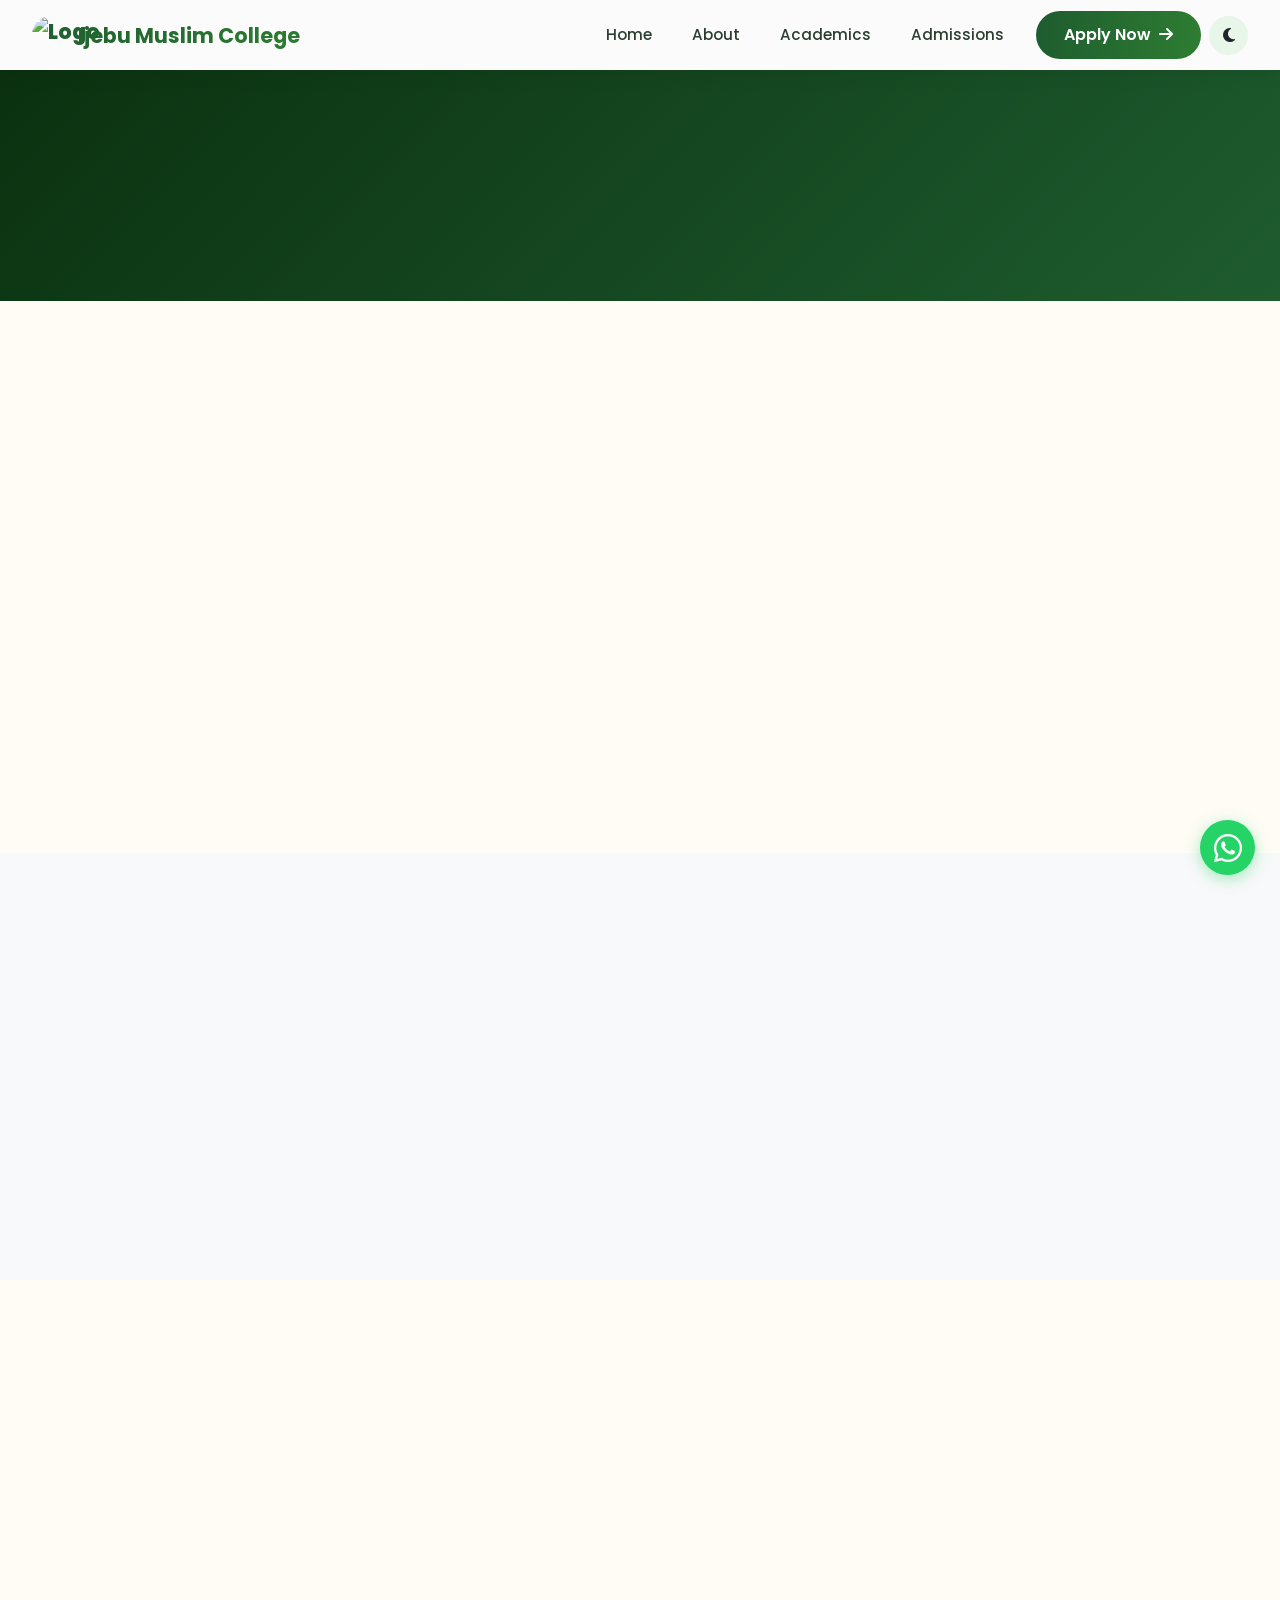
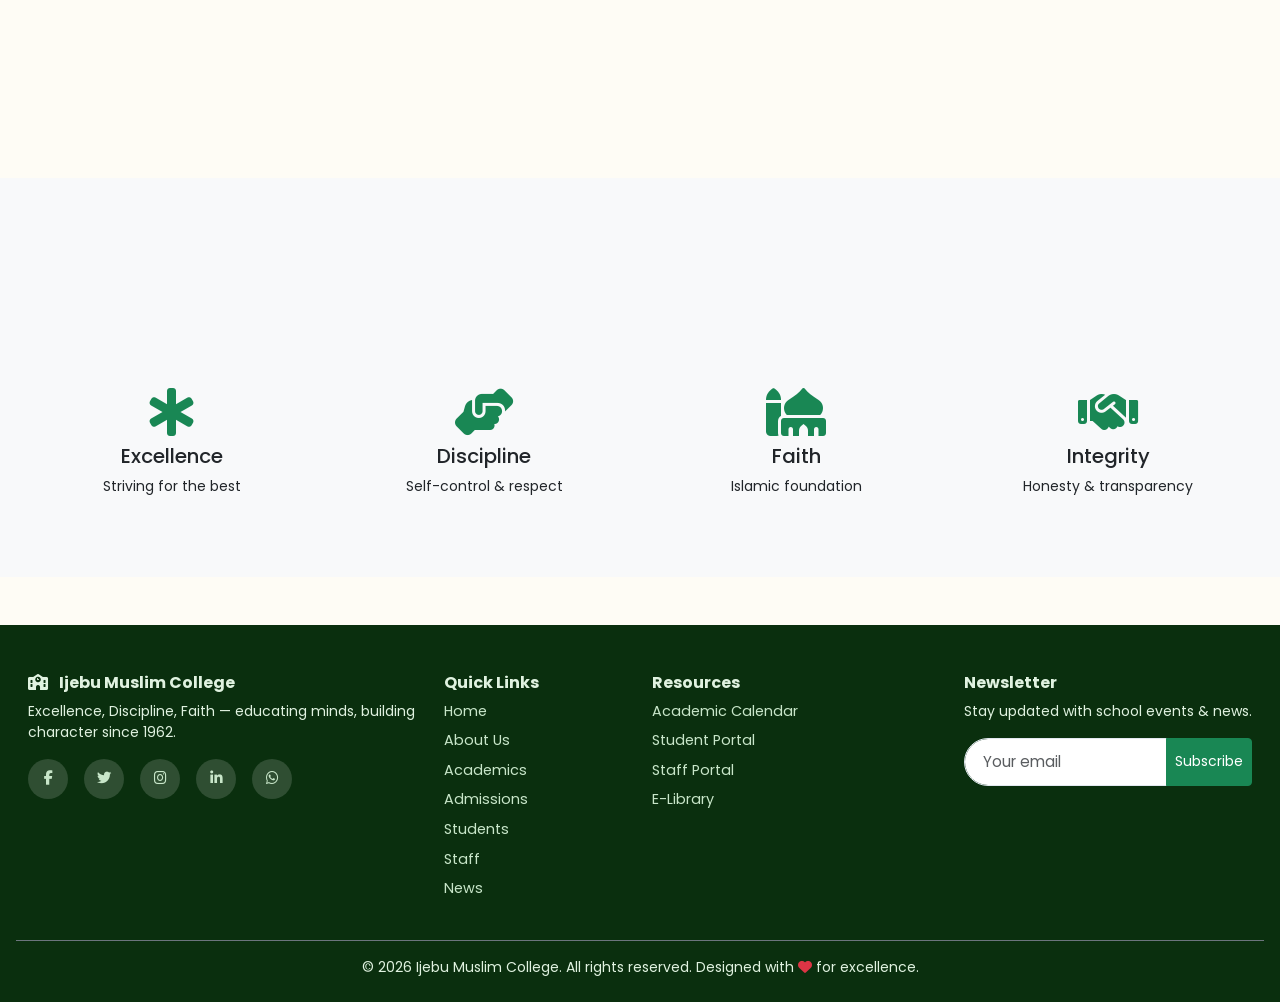
==== about.html @ d3a9d399 "first commit" ====
<!doctype html>
<html lang="en">

<head>
    <meta charset="UTF-8" />
    <meta name="viewport" content="width=device-width, initial-scale=1.0, viewport-fit=cover, user-scalable=yes" />
    <title>Ijebu Muslim College | About Us - History, Mission & Vision</title>

    <!-- Favicon -->
    <link rel="icon" href="https://pbs.twimg.com/profile_images/1630922964060315649/_AO-2LSG_400x400.jpg">

    <!-- Bootstrap CSS + Icons -->
    <link href="https://cdn.jsdelivr.net/npm/bootstrap@5.3.8/dist/css/bootstrap.min.css" rel="stylesheet" />
    <link href="https://cdn.jsdelivr.net/npm/bootstrap-icons@1.11.3/font/bootstrap-icons.css" rel="stylesheet" />
    <link rel="stylesheet" href="https://cdnjs.cloudflare.com/ajax/libs/font-awesome/6.5.1/css/all.min.css" />
    <link href="https://unpkg.com/aos@2.3.1/dist/aos.css" rel="stylesheet" />
    <link rel="stylesheet" href="https://cdn.jsdelivr.net/npm/swiper@11/swiper-bundle.min.css" />
    <link
        href="https://fonts.googleapis.com/css2?family=Montserrat:wght@400;500;600;700;800&family=Poppins:wght@300;400;500;600;700;800&display=swap"
        rel="stylesheet" />
    <link rel="stylesheet" href="css/style.css" />
</head>

<body>
    <a href="https://wa.me/2347053357203" target="_blank" class="whatsapp-float" rel="noopener noreferrer">
        <i class="fab fa-whatsapp fa-2x"></i>
    </a>

    <div class="offcanvas-overlay" id="offcanvasOverlay"></div>
    <div class="offcanvas-menu" id="offcanvasMenu">
        <button class="close-btn" id="closeOffcanvas"><i class="fas fa-times"></i></button>
        <div class="mt-5 pt-3">
            <div class="mb-4 pb-2">
                <img src="https://pbs.twimg.com/profile_images/1630922964060315649/_AO-2LSG_400x400.jpg" alt="Logo"
                    width="60" class="rounded-circle mb-3" />
                <h5 class="text-white">Ijebu Muslim College</h5>
                <p class="text-white-50 small">Excellence, Discipline, Faith</p>
            </div>
            <a class="nav-link-mobile" href="index.html"><i class="fas fa-home me-3"></i> Home</a>
            <a class="nav-link-mobile" href="about.html"><i class="fas fa-info-circle me-3"></i> About</a>
            <a class="nav-link-mobile" href="academics.html"><i class="fas fa-graduation-cap me-3"></i> Academics</a>
            <a class="nav-link-mobile" href="admissions.html"><i class="fas fa-file-alt me-3"></i> Admissions</a>
            <a href="admissions.html" class="btn btn-mobile"><i class="fas fa-arrow-right me-2"></i> Apply Now</a>
        </div>
    </div>

    <nav class="navbar navbar-expand-lg fixed-top">
        <div class="container">
            <a class="navbar-brand d-flex align-items-center gap-2" href="index.html">
                <img src="https://pbs.twimg.com/profile_images/1630922964060315649/_AO-2LSG_400x400.jpg" alt="Logo"
                    class="rounded-circle" />
                <span class="fw-bold">Ijebu Muslim College</span>
            </a>
            <button class="navbar-toggler mobile-menu-toggle" type="button" id="menuToggleBtn">
                <i class="fas fa-bars fa-lg"></i>
            </button>
            <div class="desktop-nav ms-auto d-flex align-items-center gap-2">
                <a class="nav-link-desktop" href="index.html">Home</a>
                <a class="nav-link-desktop" href="about.html">About</a>
                <a class="nav-link-desktop" href="academics.html">Academics</a>
                <a class="nav-link-desktop" href="admissions.html">Admissions</a>
                <a href="admissions.html" class="btn btn-glow ms-2">Apply Now <i
                        class="fas fa-arrow-right ms-1"></i></a>
            </div>
            <div class="theme-toggle-nav ms-2" id="darkModeToggleNav"><i class="fas fa-moon"></i></div>
        </div>
    </nav>

    <!-- Page Header -->
    <section class="page-header"
        style="padding-top: 120px; padding-bottom: 60px; background: linear-gradient(135deg, #0a2f0e, #1e5c2f); color: white; text-align: center;">
        <div class="container">
            <h1 class="display-4 fw-bold" data-aos="fade-up">About Us</h1>
            <p class="lead" data-aos="fade-up" data-aos-delay="100">Excellence, Discipline, Faith — nurturing minds
                since 1962</p>
        </div>
    </section>

    <!-- Full History Section -->
    <section style="padding: 4rem 0;">
        <div class="container">
            <div class="row g-5 align-items-center">
                <div class="col-lg-6" data-aos="fade-right">
                    <img src="https://pbs.twimg.com/profile_images/1630922964060315649/_AO-2LSG_400x400.jpg"
                        alt="Campus History" class="img-fluid rounded-4 shadow" />
                </div>
                <div class="col-lg-6" data-aos="fade-left">
                    <h2 class="section-title text-start d-inline-block">Our History</h2>
                    <p class="mt-3">Founded in 1950 by community leaders and Islamic scholars, Ijebu Muslim College was
                        established to provide quality Western education without compromising Islamic values. What began
                        as a small community school has grown into one of Ogun State's most respected educational
                        institutions.</p>
                    <p>Over six decades, we have produced thousands of graduates who have become doctors, engineers,
                        lawyers, academics, and business leaders across Nigeria and globally. Our alumni network remains
                        active and committed to giving back to their alma mater.</p>
                    <p>Today, the college sits on a sprawling 50-acre campus with modern classrooms, science
                        laboratories, a library, ICT center, and sports facilities — all while maintaining our core
                        Islamic identity.</p>
                </div>
            </div>
        </div>
    </section>

    <!-- Mission & Vision -->
    <section class="bg-light" style="padding: 4rem 0;">
        <div class="container">
            <div class="row g-4">
                <div class="col-md-6" data-aos="fade-up">
                    <div class="card-hover-3d text-center">
                        <i class="fas fa-bullseye fa-4x text-success mb-3"></i>
                        <h3 class="fw-bold fs-3">Our Mission</h3>
                        <p class="mt-3">To provide affordable, quality education rooted in Islamic principles,
                            empowering students with leadership skills, moral character, and academic excellence to
                            succeed in a competitive global environment.</p>
                    </div>
                </div>
                <div class="col-md-6" data-aos="fade-up" data-aos-delay="100">
                    <div class="card-hover-3d text-center">
                        <i class="fas fa-eye fa-4x text-success mb-3"></i>
                        <h3 class="fw-bold fs-3">Our Vision</h3>
                        <p class="mt-3">To be a global centre of excellence producing God-conscious leaders who
                            contribute positively to humanity, uphold integrity, and drive innovation in their chosen
                            fields.</p>
                    </div>
                </div>
            </div>
        </div>
    </section>

    <!-- Principal's Message -->
    <section style="padding: 4rem 0;">
        <div class="container">
            <div class="row g-5 align-items-center">
                <div class="col-lg-4 text-center" data-aos="zoom-in">
                    <img src="https://pbs.twimg.com/profile_images/1630922964060315649/_AO-2LSG_400x400.jpg"
                        alt="Principal" class="rounded-circle shadow-lg"
                        style="width: 220px; height: 220px; object-fit: cover;" />
                    <h4 class="mt-3 fw-bold">Dr. Ibrahim A. Ogunbiyi</h4>
                    <p class="text-success fw-semibold">Principal / CEO</p>
                </div>
                <div class="col-lg-8" data-aos="fade-left">
                    <div class="card-hover-3d">
                        <i class="fas fa-quote-left fa-3x text-success opacity-50 mb-3"></i>
                        <p class="fs-5">"Welcome to Ijebu Muslim College, where we believe every child has unique
                            potential waiting to be discovered. Our dedicated staff works tirelessly to create an
                            environment where academic excellence meets spiritual growth."</p>
                        <p>Over my 15 years as Principal, I have witnessed countless young people transform into
                            confident, capable, and God-fearing adults. We invite you to become part of this legacy of
                            excellence.</p>
                        <p class="mb-0 fst-italic">— Dr. Ibrahim A. Ogunbiyi, Ph.D. (Educational Management)</p>
                    </div>
                </div>
            </div>
        </div>
    </section>

    <!-- Core Values -->
    <section class="bg-light" style="padding: 4rem 0;">
        <div class="container">
            <div class="text-center mb-5" data-aos="zoom-in">
                <h2 class="section-title position-relative d-inline-block">Our Core Values</h2>
                <p class="section-subtitle">The principles that guide us</p>
            </div>
            <div class="row g-4">
                <div class="col-md-3 col-6" data-aos="flip-left">
                    <div class="text-center"><i class="fas fa-star-of-life fa-3x text-success mb-2"></i>
                        <h5>Excellence</h5>
                        <p class="small">Striving for the best</p>
                    </div>
                </div>
                <div class="col-md-3 col-6" data-aos="flip-left" data-aos-delay="100">
                    <div class="text-center"><i class="fas fa-hands-helping fa-3x text-success mb-2"></i>
                        <h5>Discipline</h5>
                        <p class="small">Self-control & respect</p>
                    </div>
                </div>
                <div class="col-md-3 col-6" data-aos="flip-left" data-aos-delay="200">
                    <div class="text-center"><i class="fas fa-mosque fa-3x text-success mb-2"></i>
                        <h5>Faith</h5>
                        <p class="small">Islamic foundation</p>
                    </div>
                </div>
                <div class="col-md-3 col-6" data-aos="flip-left" data-aos-delay="300">
                    <div class="text-center"><i class="fas fa-handshake fa-3x text-success mb-2"></i>
                        <h5>Integrity</h5>
                        <p class="small">Honesty & transparency</p>
                    </div>
                </div>
            </div>
        </div>
    </section>

    <footer class="footer-modern">
        <div class="container">
            <div class="row g-4">
                <div class="col-md-4">
                    <h5 class="fs-6 fw-bold"><i class="fas fa-school me-2"></i> Ijebu Muslim College</h5>
                    <p class="small">Excellence, Discipline, Faith — educating minds, building character since 1962.</p>
                    <div class="mt-3">
                        <a href="https://www.facebook.com/376363325733898" class="social-icon-footer"><i
                                class="fab fa-facebook-f"></i></a>
                        <a href="https://x.com/IjebuCollege?utm_source=chatgpt.com" class="social-icon-footer"><i
                                class="fab fa-twitter"></i></a>
                        <a href="https://www.instagram.com/explore/locations/289569325/ijebu-ode-muslim-college/"
                            class="social-icon-footer"><i class="fab fa-instagram"></i></a>
                        <a href="https://www.linkedin.com/in/akanbi-ibrahim-4ab3043a6" class="social-icon-footer"><i
                                class="fab fa-linkedin-in"></i></a>
                        <a href="https://wa.me/2347053357203" target="_blank" class="social-icon-footer"><i
                                class="fab fa-whatsapp"></i></a>
                    </div>
                </div>
                <div class="col-md-2">
                    <h5 class="fs-6 fw-bold">Quick Links</h5>
                    <ul class="list-unstyled small">
                        <li class="mb-2"><a href="index.html">Home</a></li>
                        <li class="mb-2"><a href="about.html">About Us</a></li>
                        <li class="mb-2"><a href="academics.html">Academics</a></li>
                        <li class="mb-2"><a href="admissions.html">Admissions</a></li>
                        <li class="mb-2"><a href="students.html">Students</a></li>
                        <li class="mb-2"><a href="staff.html">Staff</a></li>
                        <li class="mb-2"><a href="news.html">News</a></li>
                    </ul>
                </div>
                <div class="col-md-3">
                    <h5 class="fs-6 fw-bold">Resources</h5>
                    <ul class="list-unstyled small">
                        <li class="mb-2"><a href="#">Academic Calendar</a></li>
                        <li class="mb-2"><a href="#">Student Portal</a></li>
                        <li class="mb-2"><a href="#">Staff Portal</a></li>
                        <li class="mb-2"><a href="#">E-Library</a></li>
                    </ul>
                </div>
                <div class="col-md-3">
                    <h5 class="fs-6 fw-bold">Newsletter</h5>
                    <p class="small">Stay updated with school events & news.</p>
                    <div class="input-group"><input type="email" class="form-control form-control-sm"
                            placeholder="Your email" id="newsEmail" /><button class="btn btn-success btn-sm"
                            id="subNewsBtn" type="button">Subscribe</button></div>
                </div>
            </div>
            <div class="text-center mt-4 pt-3 border-top border-secondary">
                <p class="small mb-0">&copy; 2026 Ijebu Muslim College. All rights reserved. Designed with <i
                        class="fas fa-heart text-danger"></i> for excellence.</p>
            </div>
        </div>
    </footer>

    <script src="https://cdn.jsdelivr.net/npm/bootstrap@5.3.8/dist/js/bootstrap.bundle.min.js"></script>
    <script src="https://unpkg.com/aos@2.3.1/dist/aos.js"></script>
    <script src="https://cdn.jsdelivr.net/npm/swiper@11/swiper-bundle.min.js"></script>
    <script src="js/script.js"></script>
</body>

</html>
---- css/style.css ----
* {
  margin: 0;
  padding: 0;
  box-sizing: border-box;
}

html {
  scroll-behavior: smooth;
}

body {
  font-family: "Poppins", sans-serif;
  background: #fefcf5;
  overflow-x: hidden;
  overflow-y: visible;
  width: 100%;
  position: relative;
  transition:
    background 0.3s ease,
    color 0.3s ease;
}

.container,
.container-fluid,
.row,
[class*="col-"] {
  overflow-x: hidden;
}

[data-aos] {
  pointer-events: auto;
  transform: translateZ(0);
  backface-visibility: hidden;
}

section {
  padding: 5rem 0;
}

@media (max-width: 768px) {
  section {
    padding: 3rem 0;
  }
}

.navbar {
  background: rgba(255, 255, 255, 0.98) !important;
  backdrop-filter: blur(10px);
  box-shadow: 0 2px 20px rgba(0, 0, 0, 0.08);
  padding: 0.7rem 1rem;
  transition: all 0.3s;
}

.navbar-brand {
  font-weight: 800;
  font-size: clamp(0.9rem, 4vw, 1.3rem);
  background: linear-gradient(135deg, #1e5c2f, #2e7d32);
  -webkit-background-clip: text;
  background-clip: text;
  color: transparent;
}

.navbar-brand img {
  width: 38px;
  height: 38px;
  object-fit: cover;
}

.offcanvas-menu {
  position: fixed;
  top: 0;
  left: -100%;
  width: 85%;
  max-width: 340px;
  height: 100vh;
  background: linear-gradient(135deg, #0a2f0e, #1e5c2f);
  z-index: 1050;
  transition: left 0.4s cubic-bezier(0.2, 0.9, 0.4, 1.1);
  padding: 2rem 1.8rem;
  box-shadow: 5px 0 30px rgba(0, 0, 0, 0.3);
  overflow-y: auto;
}

.offcanvas-menu.open {
  left: 0;
}

.offcanvas-overlay {
  position: fixed;
  top: 0;
  left: 0;
  width: 100%;
  height: 100%;
  background: rgba(0, 0, 0, 0.5);
  z-index: 1040;
  opacity: 0;
  visibility: hidden;
  transition: all 0.3s;
}

.offcanvas-overlay.active {
  opacity: 1;
  visibility: visible;
}

.offcanvas-menu .close-btn {
  position: absolute;
  top: 20px;
  right: 20px;
  background: rgba(255, 255, 255, 0.2);
  border: none;
  color: white;
  width: 40px;
  height: 40px;
  border-radius: 50%;
  font-size: 1.2rem;
  transition: 0.3s;
  display: flex;
  align-items: center;
  justify-content: center;
}

.offcanvas-menu .close-btn:hover {
  background: white;
  color: #1e5c2f;
  transform: rotate(90deg);
}

.offcanvas-menu .nav-link-mobile {
  display: block;
  padding: 1rem 0;
  color: white !important;
  font-size: 1.1rem;
  font-weight: 500;
  border-bottom: 1px solid rgba(255, 255, 255, 0.2);
  transition: 0.3s;
  text-decoration: none;
}

.offcanvas-menu .nav-link-mobile:hover {
  transform: translateX(10px);
  color: #ffd966 !important;
}

.offcanvas-menu .btn-mobile {
  margin-top: 2rem;
  width: 100%;
  background: white;
  color: #1e5c2f;
  font-weight: 700;
  border-radius: 50px;
  padding: 14px;
  transition: 0.3s;
  display: inline-block;
  text-align: center;
  text-decoration: none;
}

.offcanvas-menu .btn-mobile:hover {
  transform: translateY(-3px);
  box-shadow: 0 8px 20px rgba(0, 0, 0, 0.2);
}

.nav-link-desktop {
  font-weight: 500;
  padding: 0.5rem 1rem;
  color: #2c3e2f !important;
  transition: all 0.3s;
  font-size: 0.95rem;
  position: relative;
  text-decoration: none;
}

.nav-link-desktop:hover {
  color: #1e5c2f !important;
  transform: translateY(-2px);
}

.theme-toggle-nav {
  background: #e8f5e9;
  border: none;
  border-radius: 50%;
  width: 39px;
  height: 39px;
  display: flex;
  align-items: center;
  justify-content: center;
  cursor: pointer;
  transition: 0.3s;
}

.theme-toggle-nav:hover {
  transform: rotate(15deg);
  background: #1e5c2f;
  color: white;
}

.whatsapp-float {
  position: fixed;
  bottom: 25px;
  right: 25px;
  z-index: 999;
  background: #25d366;
  color: white;
  width: 55px;
  height: 55px;
  border-radius: 50%;
  display: flex;
  align-items: center;
  justify-content: center;
  box-shadow: 0 4px 15px rgba(37, 211, 102, 0.4);
  transition: all 0.3s;
  animation: pulse 2s infinite;
  text-decoration: none !important;
  border: none;
}

.whatsapp-float:hover {
  transform: scale(1.1);
  box-shadow: 0 8px 25px rgba(37, 211, 102, 0.6);
  color: white;
  text-decoration: none;
}

.whatsapp-float i {
  text-decoration: none;
  pointer-events: none;
}

@keyframes pulse {
  0%,
  100% {
    transform: scale(1);
  }

  50% {
    transform: scale(1.05);
  }
}


.hero-carousel {
  height: 100vh;
}

.hero-slide {
  height: 100vh;
  background-size: cover;
  background-position: center;
  position: relative;
}

/* Dark overlay for readability */
.overlay {
  position: absolute;
  inset: 0;
  background: rgba(0, 0, 0, 0.55);
}

/* Centered content */
.hero-content {
  position: absolute;
  top: 50%;
  left: 50%;
  transform: translate(-50%, -50%);
  text-align: center;
  color: #fff;
  z-index: 2;
  width: 90%;
  max-width: 800px;
}

/* Typography */
.hero-content h1 {
  font-size: 3rem;
  font-weight: 700;
}

.hero-content p {
  font-size: 1.2rem;
  margin-top: 10px;
}

/* Buttons */
.hero-buttons {
  margin-top: 20px;
}

.hero-buttons .btn {
  margin: 5px;
}

/* Mobile optimization */
@media (max-width: 768px) {
  .hero-content h1 {
    font-size: 2rem;
  }

  .hero-content p {
    font-size: 1rem;
  }
}

@media (max-width: 768px) {
  .hero-content {
    width: 95%;
    padding: 0 10px;
  }

  .hero-content h1 {
    font-size: 1.8rem;
    line-height: 1.3;
    margin-bottom: 10px;
  }

  .hero-content p {
    font-size: 0.95rem;
    margin-bottom: 15px;
  }

  .hero-buttons {
    display: flex;
    flex-direction: column;
    gap: 10px; /* THIS creates space between buttons */
    align-items: center;
  }

  .hero-buttons .btn {
    width: 100%; /* full width buttons look cleaner on mobile */
    max-width: 280px;
  }
}

.section-title {
  font-weight: 800;
  background: linear-gradient(135deg, #1e5c2f, #2e7d32);
  -webkit-background-clip: text;
  background-clip: text;
  color: transparent;
  display: inline-block;
  font-size: clamp(1.6rem, 6vw, 2.5rem);
  margin-bottom: 1.5rem;
  position: relative;
}

.section-title:after {
  content: "";
  position: absolute;
  bottom: -12px;
  left: 50%;
  transform: translateX(-50%);
  width: 70px;
  height: 4px;
  background: linear-gradient(90deg, #1e5c2f, #8bc34a);
  border-radius: 4px;
}

.section-subtitle {
  color: #5a6e4a;
  font-size: 1.1rem;
  margin-bottom: 2rem;
}

.card-hover-3d {
  transition: all 0.4s cubic-bezier(0.2, 0.9, 0.4, 1.1);
  border: none;
  border-radius: 24px;
  background: white;
  box-shadow: 0 8px 25px rgba(0, 0, 0, 0.05);
  height: 100%;
  padding: 1.8rem;
}

.card-hover-3d:hover {
  transform: translateY(-10px) scale(1.02);
  box-shadow: 0 25px 40px rgba(30, 92, 47, 0.15);
}

.stat-card {
  background: white;
  border-radius: 24px;
  padding: 1.5rem;
  text-align: center;
  transition: all 0.4s;
  box-shadow: 0 8px 20px rgba(0, 0, 0, 0.05);
  height: 100%;
}

.stat-card:hover {
  transform: translateY(-8px);
}

.stat-number {
  font-size: clamp(1.8rem, 6vw, 2.5rem);
  font-weight: 800;
  color: #1e5c2f;
}

.contact-card {
  border-radius: 24px;
  background: white;
  padding: 1.8rem;
  box-shadow: 0 8px 20px rgba(0, 0, 0, 0.05);
  transition: 0.3s;
  height: 100%;
}

.contact-card:hover {
  transform: translateY(-6px);
  box-shadow: 0 20px 35px rgba(30, 92, 47, 0.12);
}

.gallery-img {
  border-radius: 20px;
  overflow: hidden;
  cursor: pointer;
  height: 240px;
  position: relative;
}

.gallery-img img {
  width: 100%;
  height: 100%;
  object-fit: cover;
  transition: 0.6s;
}

.gallery-img:hover img {
  transform: scale(1.1);
}

@media (max-width: 768px) {
  .gallery-img {
    height: 180px;
  }
}

.testimonial-swiper .swiper-slide {
  background: white;
  border-radius: 24px;
  padding: 2rem;
  box-shadow: 0 8px 20px rgba(0, 0, 0, 0.05);
  height: auto;
  transition: 0.3s;
}

.testimonial-swiper .swiper-slide:hover {
  transform: translateY(-5px);
}

.form-control {
  border-radius: 50px;
  padding: 12px 18px;
  border: 1.5px solid #e2e8f0;
  font-size: 0.95rem;
  transition: all 0.3s;
}

.form-control:focus {
  border-color: #1e5c2f;
  box-shadow: 0 0 0 3px rgba(30, 92, 47, 0.1);
  transform: scale(1.01);
}

.btn-glow {
  background: linear-gradient(95deg, #1e5c2f, #2e7d32);
  border: none;
  border-radius: 50px;
  padding: 12px 28px;
  font-weight: 600;
  transition: all 0.3s;
  color: white;
  display: inline-block;
  text-align: center;
  text-decoration: none;
  white-space: nowrap;
}

.btn-glow:hover {
  transform: translateY(-3px);
  box-shadow: 0 12px 28px rgba(30, 92, 47, 0.4);
  color: white;
}

.footer-modern {
  background: #0a2f0e;
  color: #e0f2e0;
  padding: 3rem 0 1.5rem;
  margin-top: 3rem;
}

.footer-modern a {
  color: #c8e6c9;
  text-decoration: none;
  font-size: 0.9rem;
  transition: 0.3s;
}

.footer-modern a:hover {
  color: white;
  transform: translateX(3px);
  display: inline-block;
}

.social-icon-footer {
  display: inline-flex;
  align-items: center;
  justify-content: center;
  width: 40px;
  height: 40px;
  background: rgba(255, 255, 255, 0.15);
  border-radius: 50%;
  margin-right: 12px;
  transition: all 0.3s ease;
  color: white;
  text-decoration: none;
  line-height: 1;
}

.social-icon-footer:hover {
  background: #25d366;
  color: white;
  text-decoration: none;
  box-shadow: 0 5px 12px rgba(37, 211, 102, 0.4);
}

body.dark-mode {
  background: #121212;
  color: #e0e0e0;
}

body.dark-mode .card-hover-3d,
body.dark-mode .stat-card,
body.dark-mode .testimonial-swiper .swiper-slide,
body.dark-mode .contact-card {
  background: #1e2a2a;
  color: #ddd;
}

body.dark-mode .navbar {
  background: #1a2a1a !important;
}

body.dark-mode .nav-link-desktop {
  color: #cfebcf !important;
}

body.dark-mode .bg-light {
  background: #1a1f1a !important;
}

.container {
  padding-left: 16px;
  padding-right: 16px;
  max-width: 100%;
  overflow-x: hidden;
}

.row {
  margin-left: 0;
  margin-right: 0;
}

.breadcrumb-custom {
  background: #eef5ea;
  padding: 0.7rem 1.5rem;
  border-radius: 60px;
  display: inline-block;
  font-size: 0.95rem;
  font-weight: 500;
}

body.dark-mode .breadcrumb-custom {
  background: #2e5a3a;
  color: #e0f2e0;
}

@media (max-width: 991px) {
  .desktop-nav {
    display: none !important;
  }
}

@media (min-width: 992px) {
  .mobile-menu-toggle {
    display: none !important;
  }
}

@media (max-width: 576px) {
  .hero-content .d-flex {
    flex-direction: column;
    gap: 12px !important;
  }

  .hero-content .btn {
    width: 100%;
    max-width: 280px;
    margin: 0 auto;
  }

  .card-hover-3d {
    padding: 1.2rem;
  }

  .navbar .btn-glow {
    padding: 8px 16px;
    font-size: 0.85rem;
    white-space: nowrap;
  }
}

@media (max-width: 992px) and (min-width: 768px) {
  .navbar .btn-glow {
    padding: 8px 16px;
    font-size: 0.85rem;
  }
}

.navbar .btn-glow {
  white-space: nowrap;
  margin-left: 0.5rem;
}

img,
video,
iframe {
  max-width: 100%;
  height: auto;
}

.swiper {
  overflow: visible;
}

.testimonial-swiper {
  overflow: visible;
}

.navbar .container {
  display: flex;
  align-items: center;
  justify-content: space-between;
  flex-wrap: wrap;
}

.navbar-toggler {
  margin-left: auto;
}

.offcanvas-menu::-webkit-scrollbar {
  width: 4px;
}

.offcanvas-menu::-webkit-scrollbar-track {
  background: rgba(255, 255, 255, 0.1);
}

.offcanvas-menu::-webkit-scrollbar-thumb {
  background: rgba(255, 255, 255, 0.3);
  border-radius: 4px;
}

body::-webkit-scrollbar {
  width: 10px;
}

body::-webkit-scrollbar-track {
  background: #f1f1f1;
}

body::-webkit-scrollbar-thumb {
  background: #1e5c2f;
  border-radius: 5px;
}

body::-webkit-scrollbar-thumb:hover {
  background: #0a2f0e;
}

body.dark-mode::-webkit-scrollbar-track {
  background: #2a2a2a;
}

body.dark-mode::-webkit-scrollbar-thumb {
  background: #4caf50;
}
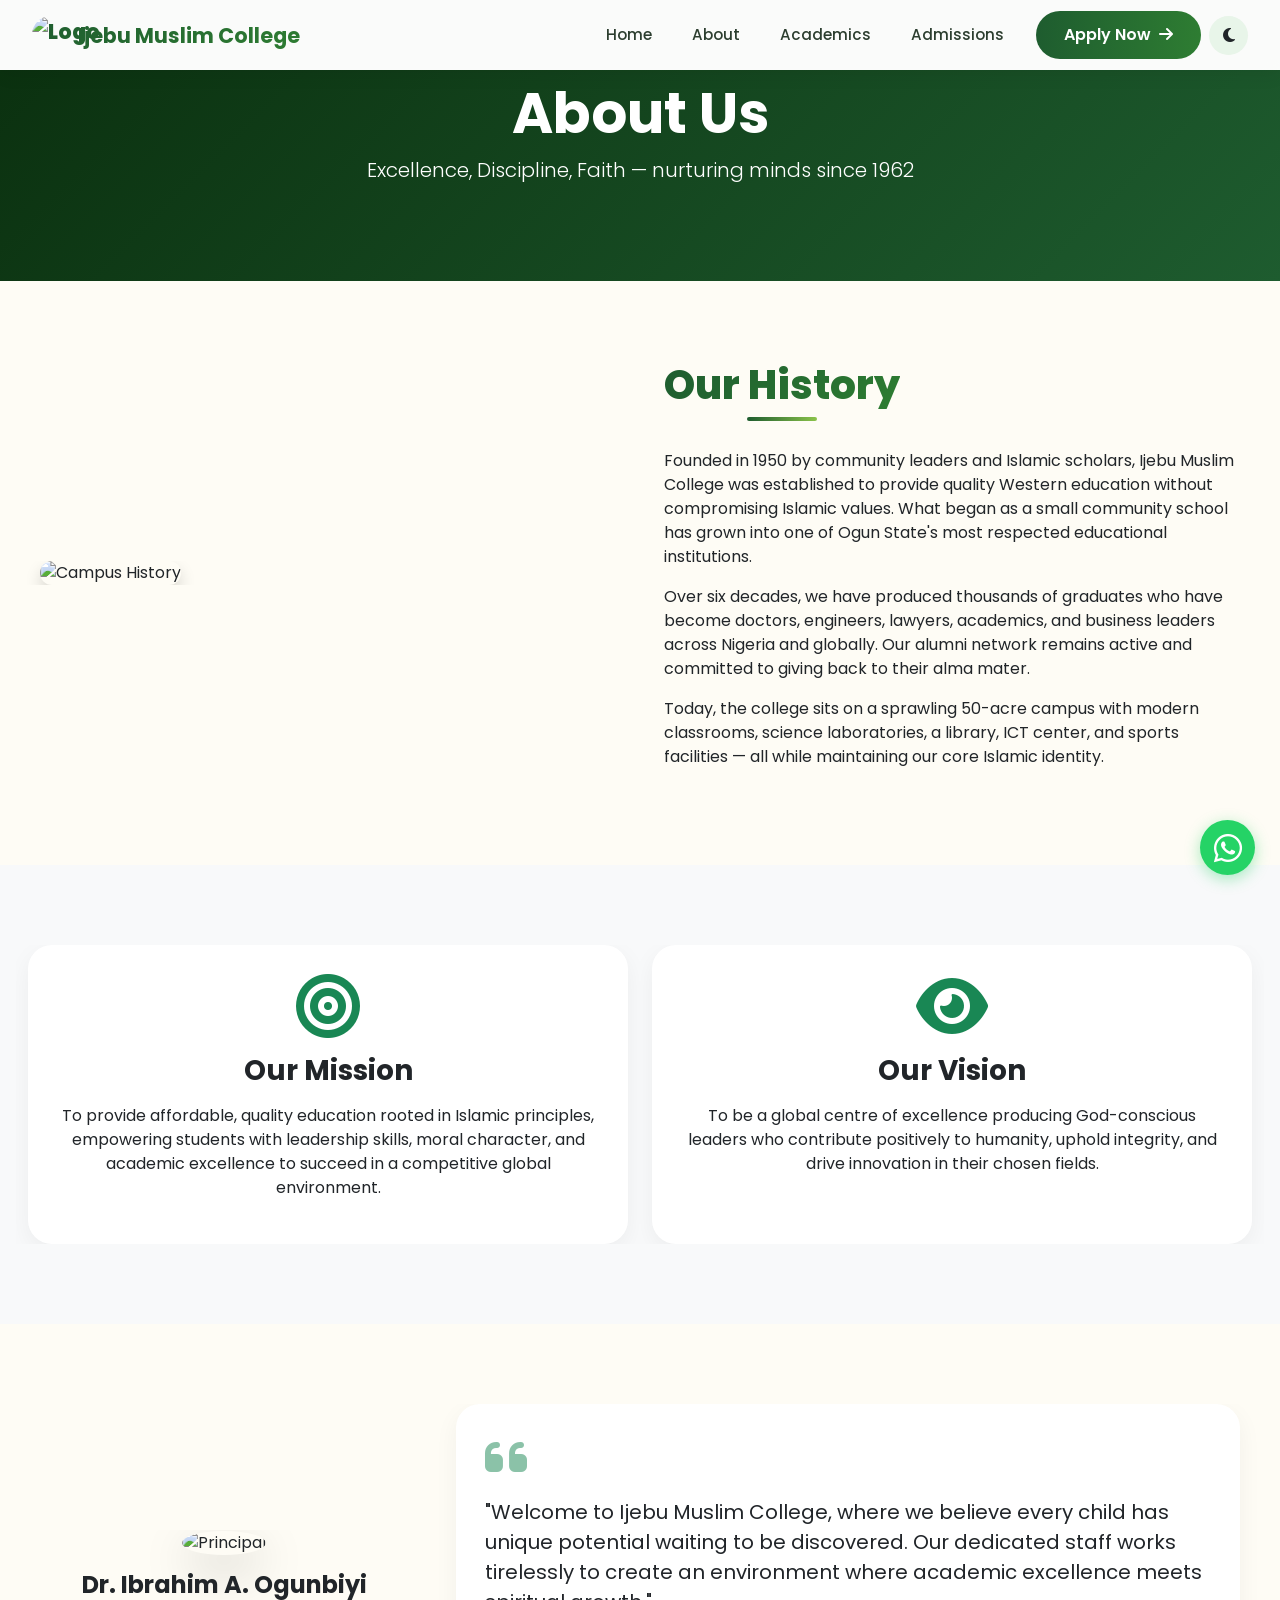
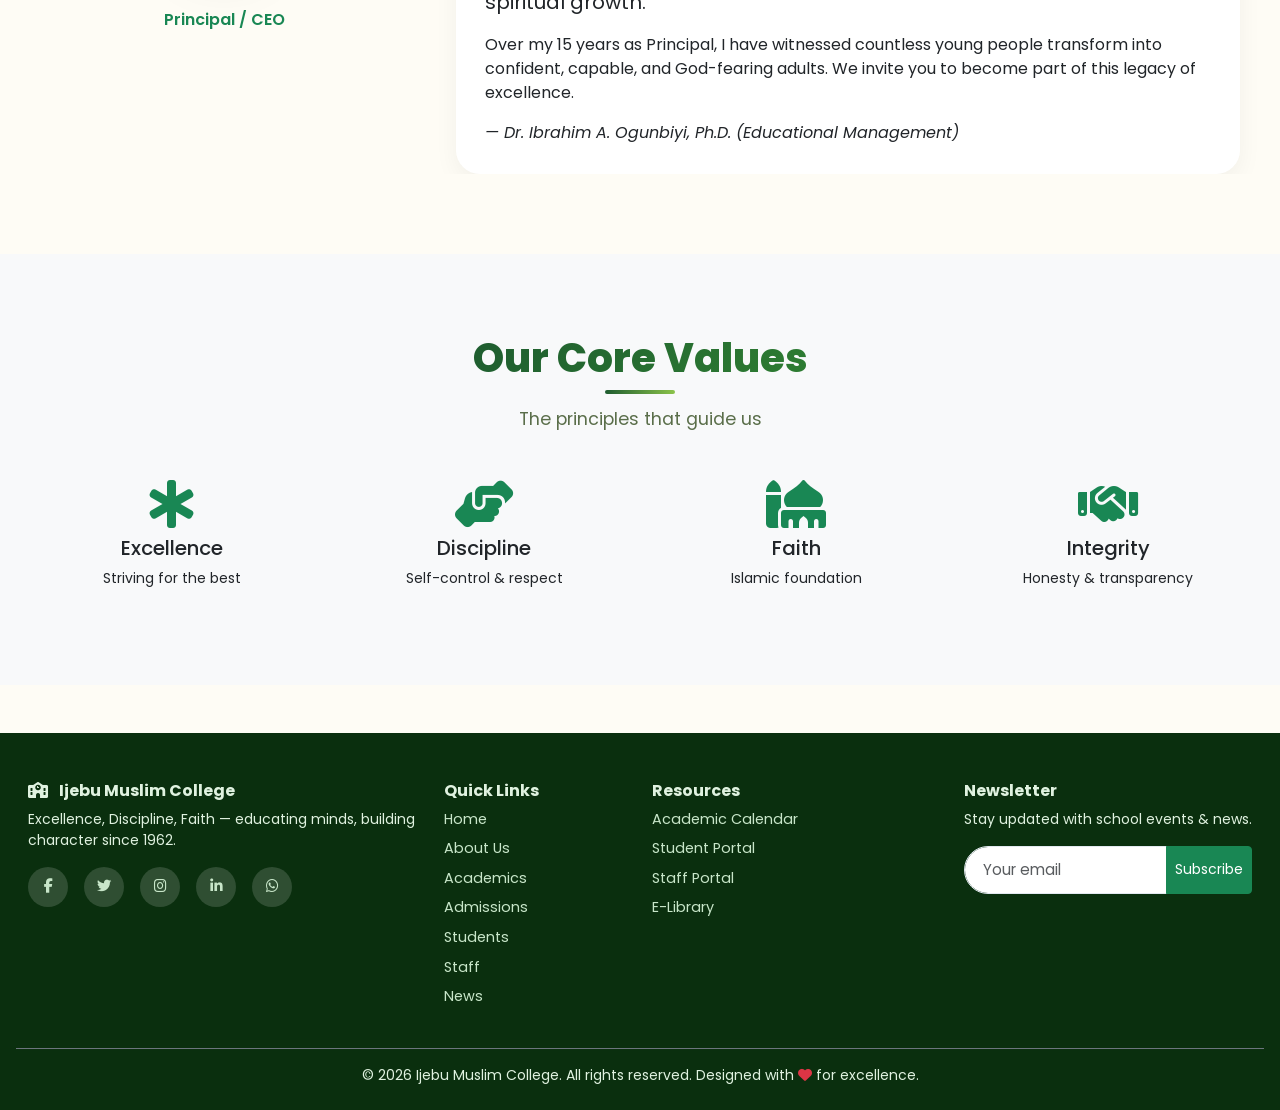
==== commit d49cc96b: "updated" ====
--- a/about.html
+++ b/about.html
@@ -248,7 +248,7 @@
     <script src="https://cdn.jsdelivr.net/npm/bootstrap@5.3.8/dist/js/bootstrap.bundle.min.js"></script>
     <script src="https://unpkg.com/aos@2.3.1/dist/aos.js"></script>
     <script src="https://cdn.jsdelivr.net/npm/swiper@11/swiper-bundle.min.js"></script>
-    <script src="js/script.js"></script>
+    <script src="./script.js"></script>
 </body>
 
 </html>
--- a/css/style.css
+++ b/css/style.css
@@ -238,7 +238,6 @@
   }
 }
 
-
 .hero-carousel {
   height: 100vh;
 }
@@ -685,3 +684,203 @@
 body.dark-mode::-webkit-scrollbar-thumb {
   background: #4caf50;
 }
+
+/* ========== EMERGENCY FIX: Restore all hidden sections ========== */
+/* This overrides any conflicting CSS rules */
+section {
+  display: block !important;
+  padding: 80px 0 !important;
+  clear: none !important;
+  position: relative !important;
+  overflow-x: hidden !important;
+}
+
+/* Specifically target the main sections to ensure they are visible */
+#about,
+#academics,
+#admissions,
+#gallery,
+#testimonials,
+#contact {
+  display: block !important;
+  visibility: visible !important;
+  opacity: 1 !important;
+  min-height: auto !important;
+  height: auto !important;
+}
+
+/* Restore padding for mobile screens */
+@media (max-width: 768px) {
+  section {
+    padding: 50px 0 !important;
+  }
+}
+
+/* Fix for the stat cards (counters showing 0) */
+.stat-card {
+  display: block !important;
+  background: white !important;
+}
+
+/* ========== FIX: Remove double scrollbar from hero section ========== */
+
+/* Prevent hero from causing double scroll */
+html {
+  overflow-y: auto;
+  scroll-behavior: smooth;
+}
+
+body {
+  overflow-x: hidden;
+  overflow-y: auto !important;
+  position: relative;
+}
+
+/* Fix hero carousel to not cause extra scroll */
+.hero-carousel {
+  position: relative;
+  height: 100vh;
+  min-height: 600px;
+  max-height: 100vh;
+  overflow: hidden;
+  margin: 0;
+  padding: 0;
+}
+
+.carousel,
+.carousel-inner,
+.carousel-item {
+  height: 100%;
+  min-height: inherit;
+}
+
+/* Remove any margin/padding that might cause double scroll */
+.hero-carousel .carousel {
+  margin-bottom: 0;
+  padding-bottom: 0;
+}
+
+/* Ensure carousel controls don't cause overflow */
+.carousel-control-prev,
+.carousel-control-next {
+  z-index: 10;
+}
+
+/* Fix for mobile screens */
+@media (max-width: 768px) {
+  .hero-carousel {
+    height: 85vh;
+    min-height: 500px;
+    max-height: 85vh;
+  }
+
+  body {
+    overflow-y: auto;
+  }
+}
+
+/* Remove any conflicting overflow rules */
+.container,
+.container-fluid,
+.row {
+  overflow-x: visible;
+}
+
+/* Ensure sections don't overlap with hero */
+section:first-of-type {
+  margin-top: 0;
+  padding-top: 2rem;
+}
+
+/* ========== FIX: Navbar Wrapping on Mobile ========== */
+
+/* Fix navbar container on mobile */
+@media (max-width: 991px) {
+  .navbar .container {
+    display: flex;
+    flex-wrap: nowrap !important;
+    justify-content: space-between;
+    align-items: center;
+    gap: 8px;
+    padding-left: 12px;
+    padding-right: 12px;
+  }
+
+  /* Prevent navbar brand from wrapping */
+  .navbar-brand {
+    flex-shrink: 1;
+    min-width: 0;
+    white-space: nowrap;
+  }
+
+  .navbar-brand span {
+    font-size: 0.8rem;
+    white-space: nowrap;
+  }
+
+  .navbar-brand img {
+    width: 30px;
+    height: 30px;
+    flex-shrink: 0;
+  }
+
+  /* Fix mobile menu toggle button */
+  .mobile-menu-toggle {
+    flex-shrink: 0;
+    order: 2;
+    margin-left: auto;
+  }
+
+  /* Fix dark mode toggle position */
+  .theme-toggle-nav {
+    flex-shrink: 0;
+    order: 3;
+    margin-left: 0;
+    margin-right: 0;
+    width: 35px;
+    height: 35px;
+  }
+
+  /* Hide desktop nav completely on mobile */
+  .desktop-nav {
+    display: none !important;
+  }
+
+  /* Ensure the apply now button is not visible on mobile navbar */
+  .desktop-nav .btn-glow {
+    display: none;
+  }
+}
+
+/* For very small screens (below 400px) */
+@media (max-width: 400px) {
+  .navbar-brand span {
+    font-size: 0.7rem;
+  }
+
+  .navbar-brand img {
+    width: 28px;
+    height: 28px;
+  }
+
+  .theme-toggle-nav {
+    width: 32px;
+    height: 32px;
+  }
+
+  .theme-toggle-nav i {
+    font-size: 0.9rem;
+  }
+}
+
+/* Fix for tablets between 768px and 991px */
+@media (min-width: 768px) and (max-width: 991px) {
+  .navbar-brand span {
+    font-size: 0.9rem;
+  }
+
+  .theme-toggle-nav {
+    width: 38px;
+    height: 38px;
+  }
+}
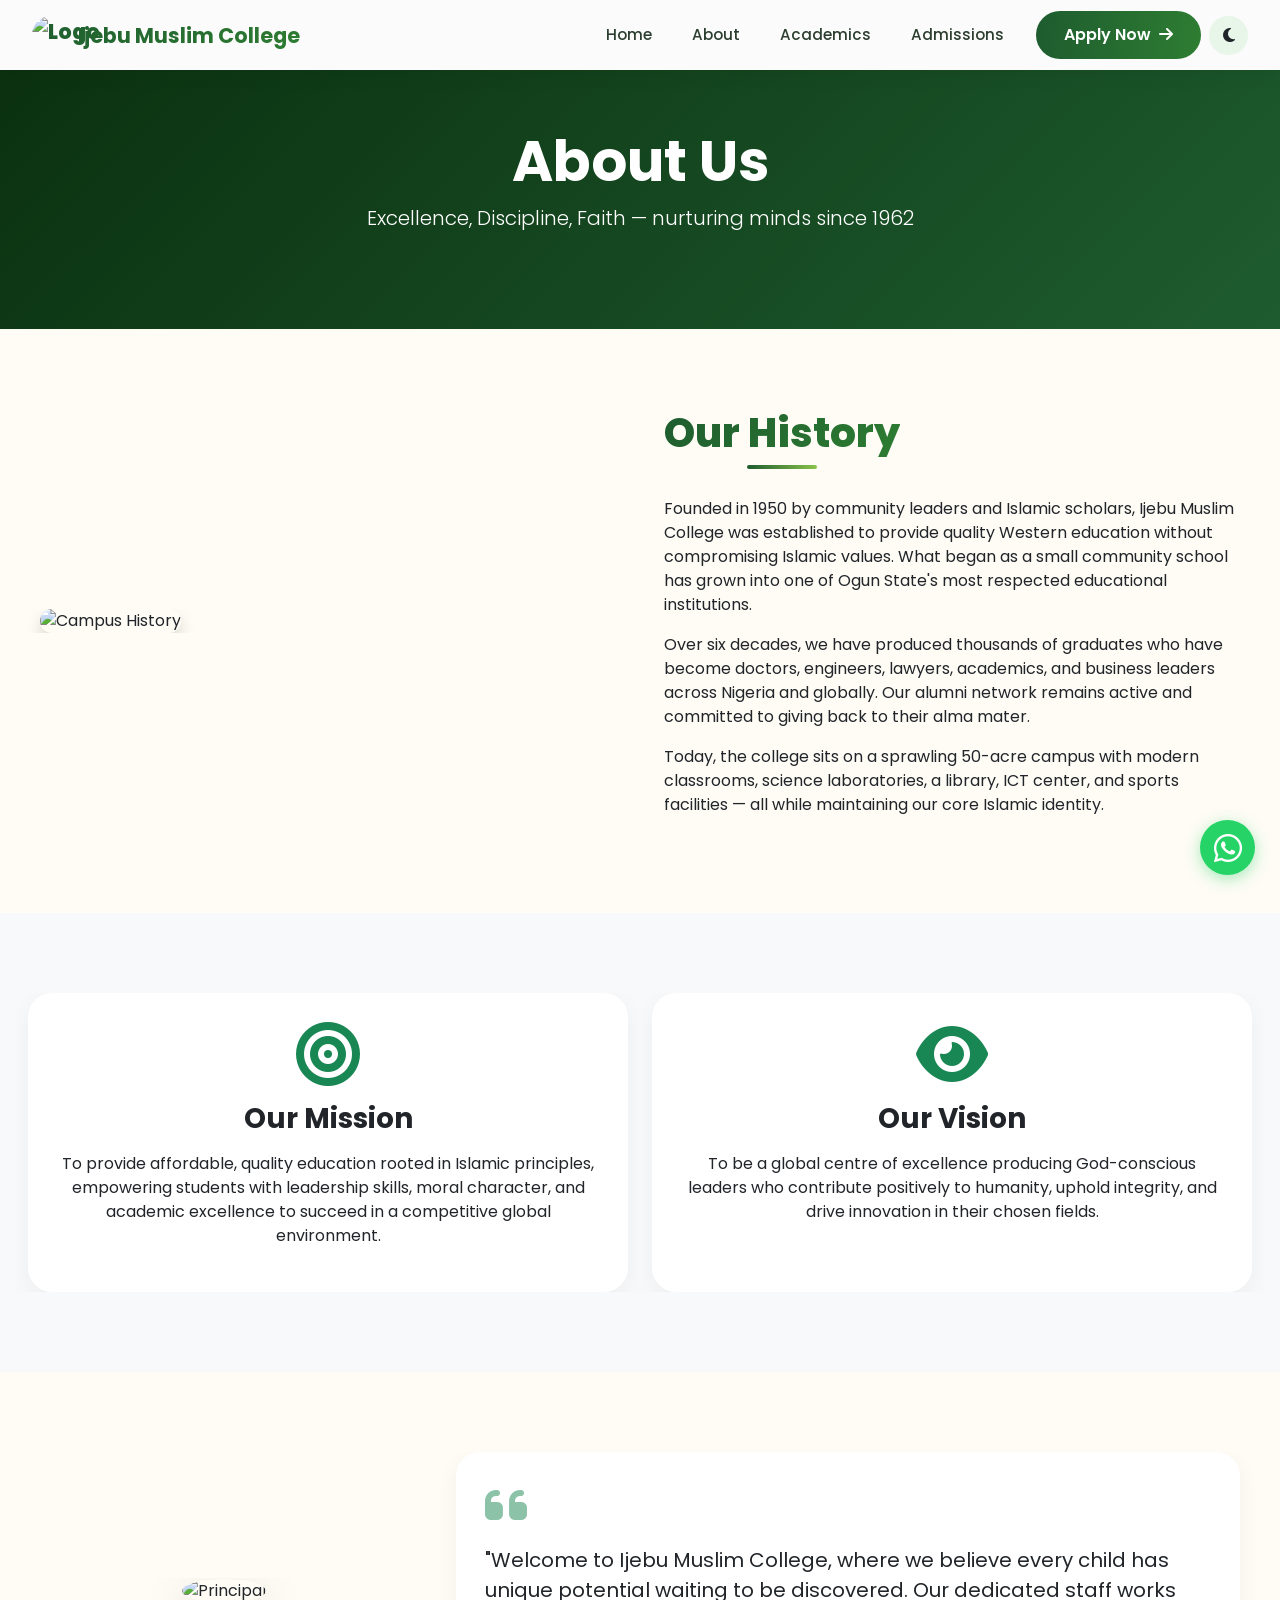
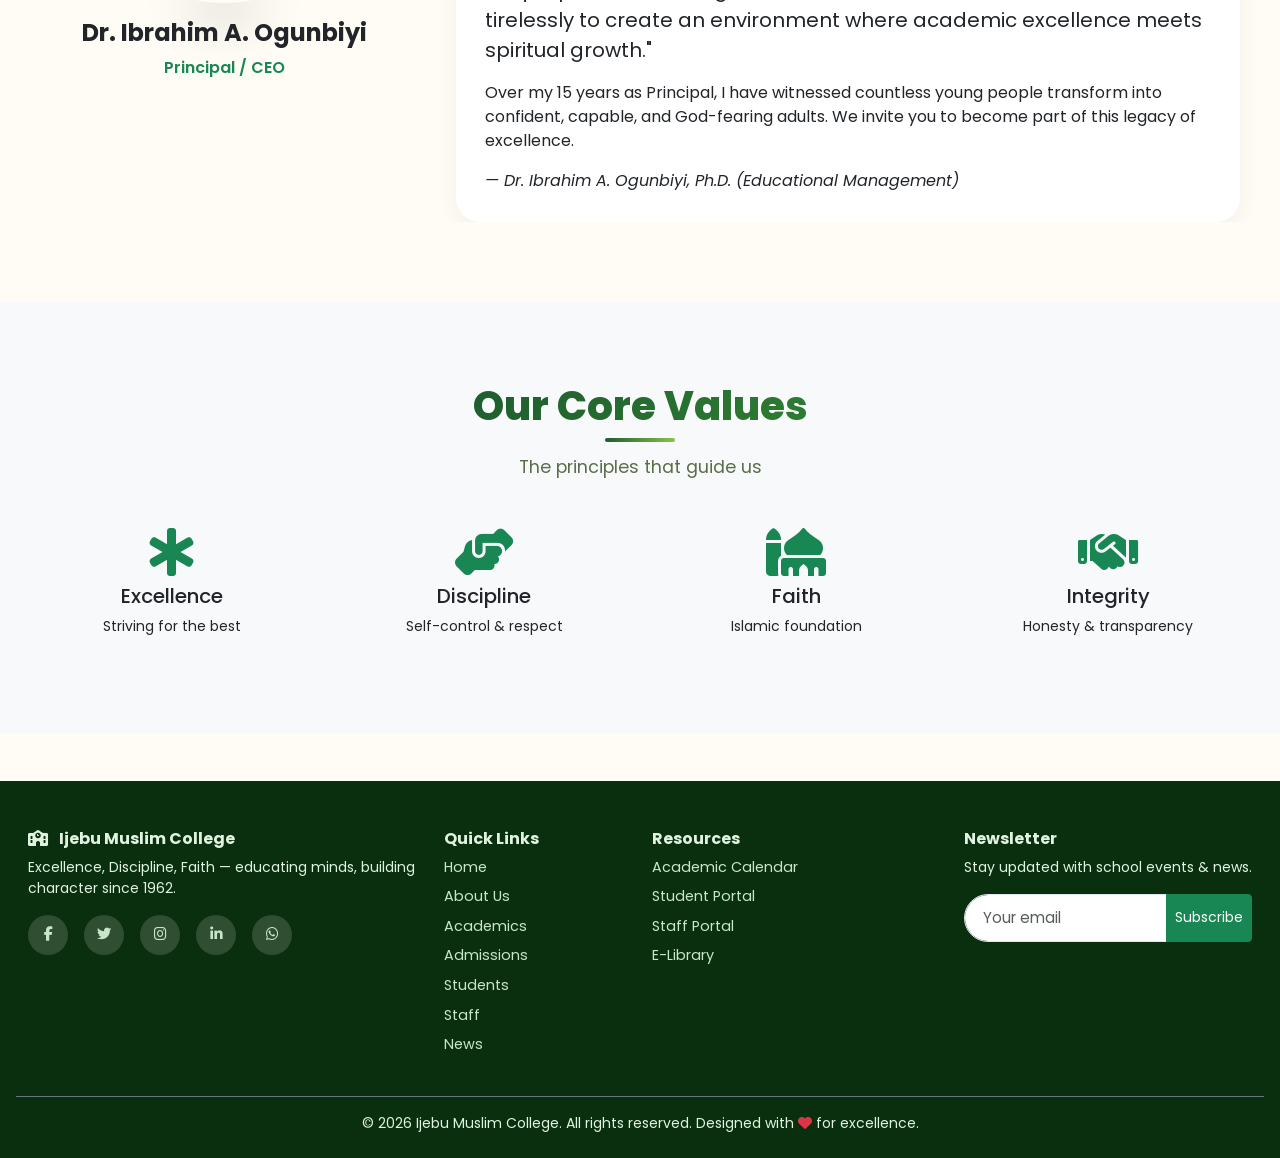
==== commit 0cc8e1a1: "updated" ====
--- a/about.html
+++ b/about.html
@@ -69,7 +69,7 @@
     <!-- Page Header -->
     <section class="page-header"
         style="padding-top: 120px; padding-bottom: 60px; background: linear-gradient(135deg, #0a2f0e, #1e5c2f); color: white; text-align: center;">
-        <div class="container">
+        <div class="container mt-5">
             <h1 class="display-4 fw-bold" data-aos="fade-up">About Us</h1>
             <p class="lead" data-aos="fade-up" data-aos-delay="100">Excellence, Discipline, Faith — nurturing minds
                 since 1962</p>
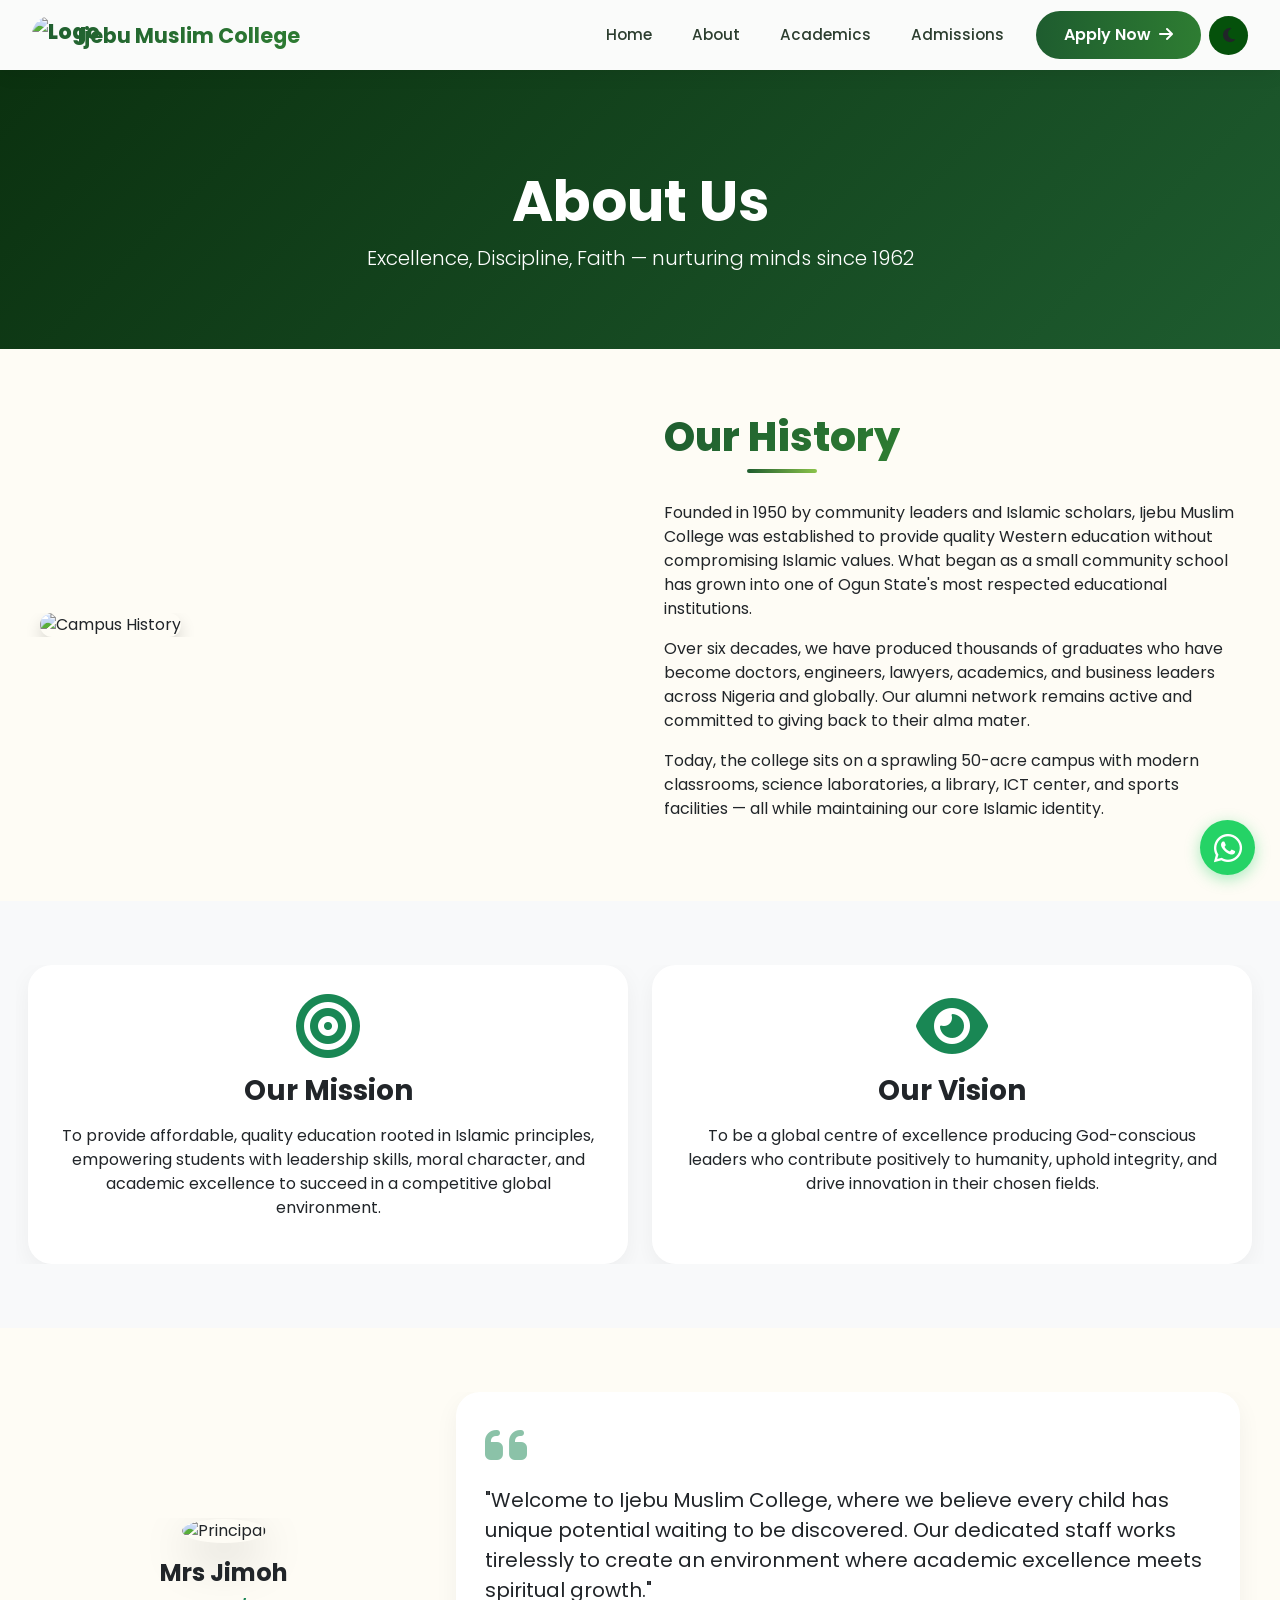
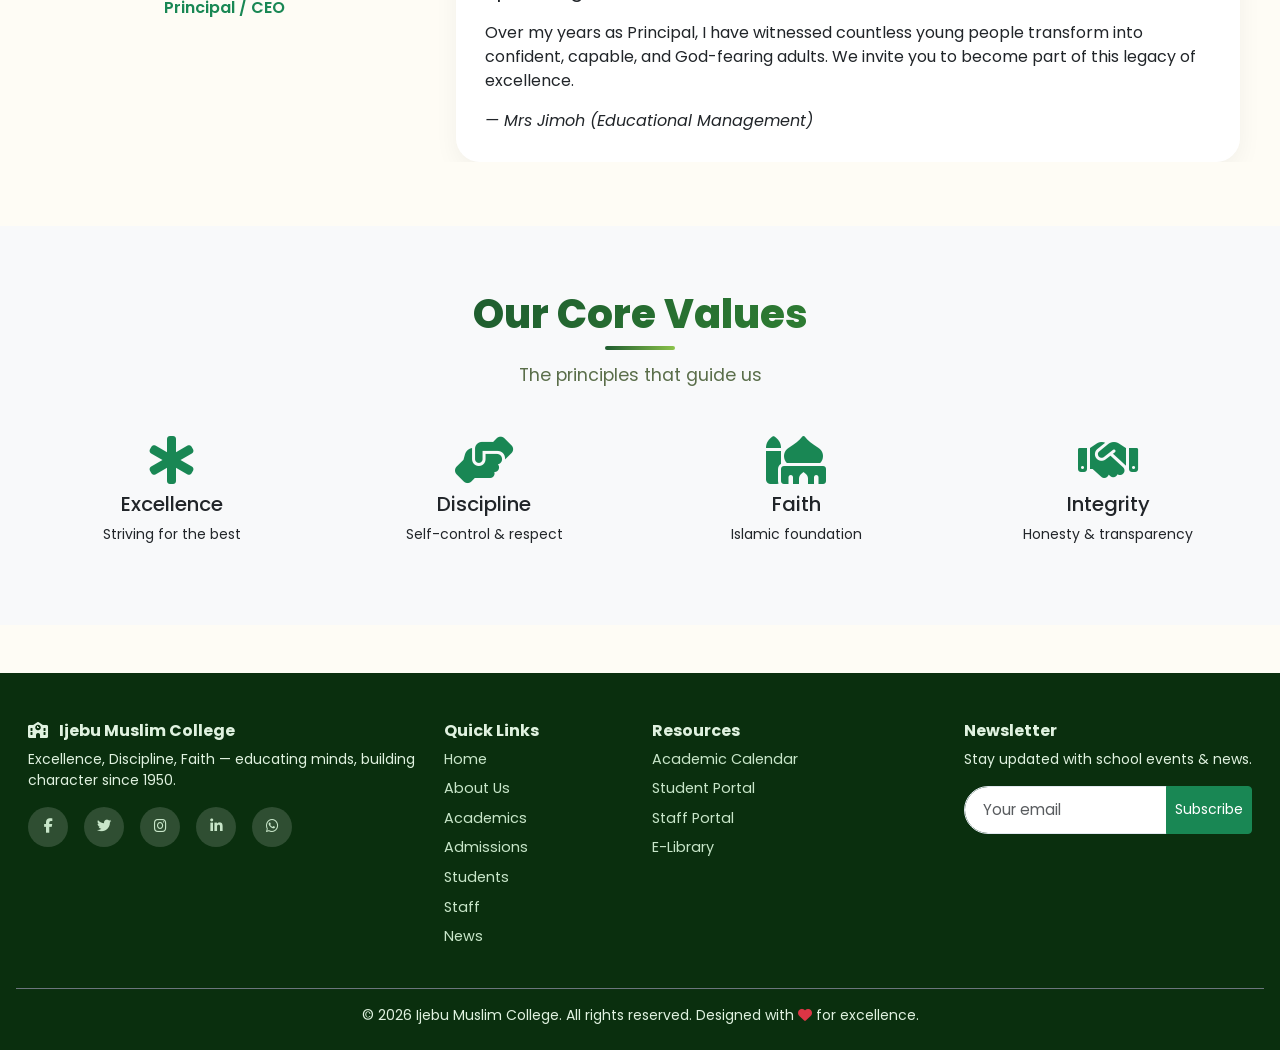
==== commit cec95077: "updated" ====
--- a/about.html
+++ b/about.html
@@ -135,7 +135,7 @@
                     <img src="https://pbs.twimg.com/profile_images/1630922964060315649/_AO-2LSG_400x400.jpg"
                         alt="Principal" class="rounded-circle shadow-lg"
                         style="width: 220px; height: 220px; object-fit: cover;" />
-                    <h4 class="mt-3 fw-bold">Dr. Ibrahim A. Ogunbiyi</h4>
+                    <h4 class="mt-3 fw-bold">Mrs Jimoh</h4>
                     <p class="text-success fw-semibold">Principal / CEO</p>
                 </div>
                 <div class="col-lg-8" data-aos="fade-left">
@@ -144,10 +144,10 @@
                         <p class="fs-5">"Welcome to Ijebu Muslim College, where we believe every child has unique
                             potential waiting to be discovered. Our dedicated staff works tirelessly to create an
                             environment where academic excellence meets spiritual growth."</p>
-                        <p>Over my 15 years as Principal, I have witnessed countless young people transform into
+                        <p>Over my years as Principal, I have witnessed countless young people transform into
                             confident, capable, and God-fearing adults. We invite you to become part of this legacy of
                             excellence.</p>
-                        <p class="mb-0 fst-italic">— Dr. Ibrahim A. Ogunbiyi, Ph.D. (Educational Management)</p>
+                        <p class="mb-0 fst-italic">— Mrs Jimoh (Educational Management)</p>
                     </div>
                 </div>
             </div>
@@ -195,7 +195,7 @@
             <div class="row g-4">
                 <div class="col-md-4">
                     <h5 class="fs-6 fw-bold"><i class="fas fa-school me-2"></i> Ijebu Muslim College</h5>
-                    <p class="small">Excellence, Discipline, Faith — educating minds, building character since 1962.</p>
+                    <p class="small">Excellence, Discipline, Faith — educating minds, building character since 1950.</p>
                     <div class="mt-3">
                         <a href="https://www.facebook.com/376363325733898" class="social-icon-footer"><i
                                 class="fab fa-facebook-f"></i></a>
--- a/css/style.css
+++ b/css/style.css
@@ -177,7 +177,7 @@
 }
 
 .theme-toggle-nav {
-  background: #e8f5e9;
+  background: #05510b;
   border: none;
   border-radius: 50%;
   width: 39px;
@@ -240,6 +240,7 @@
 
 .hero-carousel {
   height: 100vh;
+  background-color: #090909;
 }
 
 .hero-slide {
@@ -248,6 +249,8 @@
   background-position: center;
   position: relative;
 }
+
+
 
 /* Dark overlay for readability */
 .overlay {
@@ -441,10 +444,6 @@
   box-shadow: 0 8px 20px rgba(0, 0, 0, 0.05);
   height: auto;
   transition: 0.3s;
-}
-
-.testimonial-swiper .swiper-slide:hover {
-  transform: translateY(-5px);
 }
 
 .form-control {
@@ -685,16 +684,6 @@
   background: #4caf50;
 }
 
-/* ========== EMERGENCY FIX: Restore all hidden sections ========== */
-/* This overrides any conflicting CSS rules */
-section {
-  display: block !important;
-  padding: 80px 0 !important;
-  clear: none !important;
-  position: relative !important;
-  overflow-x: hidden !important;
-}
-
 /* Specifically target the main sections to ensure they are visible */
 #about,
 #academics,
@@ -711,15 +700,9 @@
 
 /* Restore padding for mobile screens */
 @media (max-width: 768px) {
-  section {
-    padding: 50px 0 !important;
-  }
-}
-
-/* Fix for the stat cards (counters showing 0) */
-.stat-card {
-  display: block !important;
-  background: white !important;
+  .carousel-item{
+    height: 85dvh;
+  }
 }
 
 /* ========== FIX: Remove double scrollbar from hero section ========== */
@@ -752,6 +735,7 @@
 .carousel-item {
   height: 100%;
   min-height: inherit;
+  opacity: 0.8;
 }
 
 /* Remove any margin/padding that might cause double scroll */
@@ -769,13 +753,12 @@
 /* Fix for mobile screens */
 @media (max-width: 768px) {
   .hero-carousel {
-    height: 85vh;
-    min-height: 500px;
-    max-height: 85vh;
-  }
-
-  body {
-    overflow-y: auto;
+    height: 85dvh;
+    overflow: hidden;
+  }
+
+  .hero-slide {
+    height: 100dvh;
   }
 }
 
@@ -788,10 +771,8 @@
 
 /* Ensure sections don't overlap with hero */
 section:first-of-type {
-  margin-top: 0;
-  padding-top: 2rem;
-}
-
+  padding-top: 0;
+}
 /* ========== FIX: Navbar Wrapping on Mobile ========== */
 
 /* Fix navbar container on mobile */
